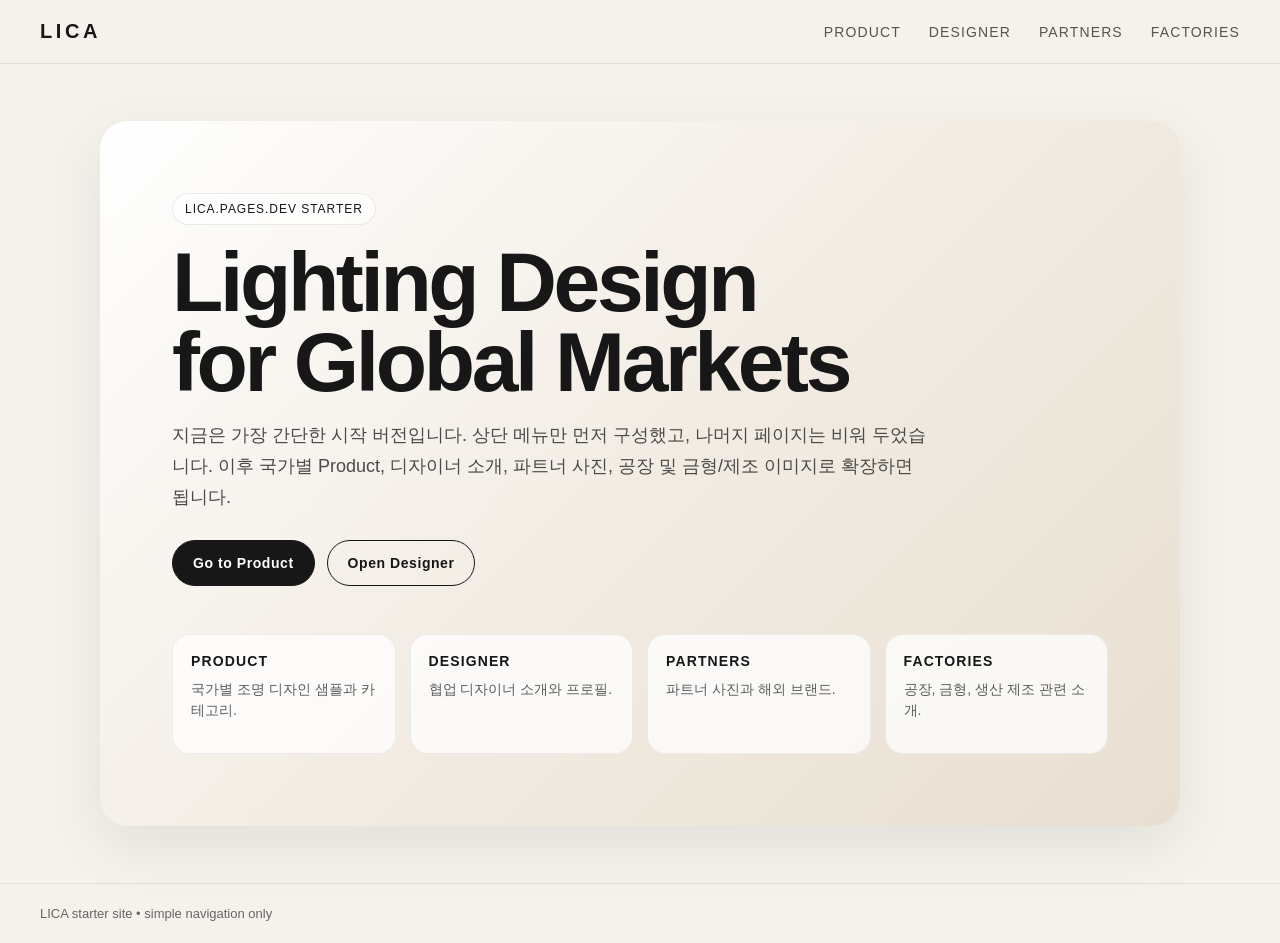
==== index.html @ fcbdb8eb "Add files via upload" ====
<!doctype html><html lang="ko"><head><meta charset="UTF-8"><meta name="viewport" content="width=device-width, initial-scale=1.0"><title>LICA</title><link rel="stylesheet" href="style.css"></head><body><header class="site-header"><a class="brand" href="index.html">LICA</a><nav class="nav"><a href="product.html">Product</a><a href="designer.html">Designer</a><a href="partners.html">Partners</a><a href="factories.html">Factories</a></nav></header><main class="hero"><section class="hero-inner"><span class="eyebrow">lica.pages.dev starter</span><h1>Lighting Design<br>for Global Markets</h1><p class="lead">지금은 가장 간단한 시작 버전입니다. 상단 메뉴만 먼저 구성했고, 나머지 페이지는 비워 두었습니다. 이후 국가별 Product, 디자이너 소개, 파트너 사진, 공장 및 금형/제조 이미지로 확장하면 됩니다.</p><div class="cta-row"><a class="btn primary" href="product.html">Go to Product</a><a class="btn secondary" href="designer.html">Open Designer</a></div><div class="mini-grid"><article class="mini-card"><h3>Product</h3><p>국가별 조명 디자인 샘플과 카테고리.</p></article><article class="mini-card"><h3>Designer</h3><p>협업 디자이너 소개와 프로필.</p></article><article class="mini-card"><h3>Partners</h3><p>파트너 사진과 해외 브랜드.</p></article><article class="mini-card"><h3>Factories</h3><p>공장, 금형, 생산 제조 관련 소개.</p></article></div></section></main><footer class="footer">LICA starter site • simple navigation only</footer></body></html>
---- style.css ----
*{box-sizing:border-box}html,body{margin:0;padding:0;font-family:Inter,Arial,sans-serif;background:#f5f2ec;color:#171717}a{text-decoration:none;color:inherit}.site-header{position:sticky;top:0;z-index:10;display:flex;align-items:center;justify-content:space-between;padding:20px 40px;background:rgba(245,242,236,.88);backdrop-filter:blur(14px);border-bottom:1px solid rgba(0,0,0,.08)}.brand{font-size:20px;font-weight:700;letter-spacing:.18em}.nav{display:flex;gap:28px;font-size:14px;letter-spacing:.08em;text-transform:uppercase}.nav a{opacity:.72;transition:.2s}.nav a:hover,.nav a.active{opacity:1}.hero,.blank-page{min-height:calc(100vh - 81px);display:flex;align-items:center;justify-content:center;padding:56px 24px}.hero-inner,.blank-inner{width:min(1080px,100%);border-radius:28px;padding:72px;background:linear-gradient(135deg,#fff 0%,#f2ece3 50%,#e8dfd1 100%);box-shadow:0 20px 60px rgba(0,0,0,.08)}.eyebrow{display:inline-block;margin-bottom:18px;padding:8px 12px;border:1px solid rgba(0,0,0,.08);border-radius:999px;font-size:12px;letter-spacing:.08em;text-transform:uppercase;background:rgba(255,255,255,.65)}h1{margin:0 0 18px;font-size:clamp(40px,7vw,84px);line-height:.95;letter-spacing:-.04em}.lead{max-width:760px;font-size:18px;line-height:1.7;color:#4a4a4a}.cta-row{display:flex;gap:12px;flex-wrap:wrap;margin-top:28px}.btn{display:inline-flex;align-items:center;justify-content:center;padding:14px 20px;border-radius:999px;border:1px solid #171717;font-size:14px;font-weight:600;letter-spacing:.04em}.btn.primary{background:#171717;color:#fff}.btn.secondary{background:transparent;color:#171717}.mini-grid{display:grid;grid-template-columns:repeat(4,1fr);gap:14px;margin-top:48px}.mini-card{padding:18px;border-radius:18px;background:rgba(255,255,255,.75);border:1px solid rgba(0,0,0,.06);min-height:120px}.mini-card h3{margin:0 0 10px;font-size:14px;letter-spacing:.08em;text-transform:uppercase}.mini-card p{margin:0;color:#5d5d5d;font-size:14px;line-height:1.5}.blank-title{margin:0 0 14px;font-size:clamp(34px,6vw,64px);letter-spacing:-.04em}.blank-note{margin:0;color:#5c5c5c;font-size:18px;line-height:1.7}.footer{padding:22px 40px;border-top:1px solid rgba(0,0,0,.08);font-size:13px;color:#666;background:#f5f2ec}.tag{display:inline-block;margin-top:16px;padding:6px 10px;border-radius:999px;background:#171717;color:#fff;font-size:12px;letter-spacing:.08em;text-transform:uppercase}@media (max-width:900px){.site-header{padding:18px 20px;flex-direction:column;gap:14px}.nav{gap:16px;flex-wrap:wrap;justify-content:center}.hero-inner,.blank-inner{padding:40px 24px}.mini-grid{grid-template-columns:1fr 1fr}}@media (max-width:560px){.mini-grid{grid-template-columns:1fr}.lead,.blank-note{font-size:16px}}
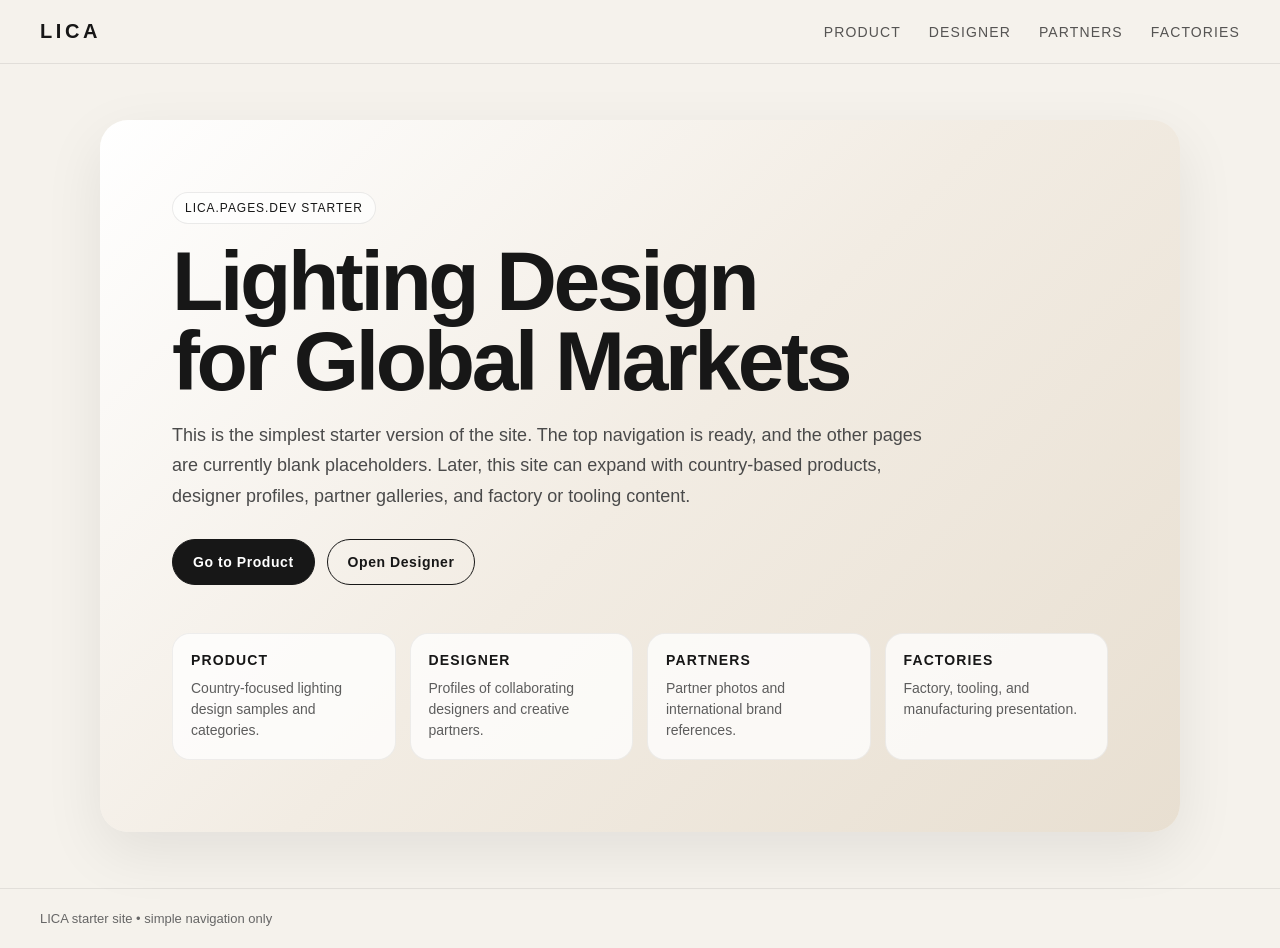
==== commit 0264487a: "Add files via upload" ====
--- a/index.html
+++ b/index.html
@@ -1 +1 @@
-<!doctype html><html lang="ko"><head><meta charset="UTF-8"><meta name="viewport" content="width=device-width, initial-scale=1.0"><title>LICA</title><link rel="stylesheet" href="style.css"></head><body><header class="site-header"><a class="brand" href="index.html">LICA</a><nav class="nav"><a href="product.html">Product</a><a href="designer.html">Designer</a><a href="partners.html">Partners</a><a href="factories.html">Factories</a></nav></header><main class="hero"><section class="hero-inner"><span class="eyebrow">lica.pages.dev starter</span><h1>Lighting Design<br>for Global Markets</h1><p class="lead">지금은 가장 간단한 시작 버전입니다. 상단 메뉴만 먼저 구성했고, 나머지 페이지는 비워 두었습니다. 이후 국가별 Product, 디자이너 소개, 파트너 사진, 공장 및 금형/제조 이미지로 확장하면 됩니다.</p><div class="cta-row"><a class="btn primary" href="product.html">Go to Product</a><a class="btn secondary" href="designer.html">Open Designer</a></div><div class="mini-grid"><article class="mini-card"><h3>Product</h3><p>국가별 조명 디자인 샘플과 카테고리.</p></article><article class="mini-card"><h3>Designer</h3><p>협업 디자이너 소개와 프로필.</p></article><article class="mini-card"><h3>Partners</h3><p>파트너 사진과 해외 브랜드.</p></article><article class="mini-card"><h3>Factories</h3><p>공장, 금형, 생산 제조 관련 소개.</p></article></div></section></main><footer class="footer">LICA starter site • simple navigation only</footer></body></html>+<!doctype html><html lang="en"><head><meta charset="UTF-8"><meta name="viewport" content="width=device-width, initial-scale=1.0"><title>LICA</title><link rel="stylesheet" href="style.css"></head><body><header class="site-header"><a class="brand" href="index.html">LICA</a><nav class="nav"><a href="product.html">Product</a><a href="designer.html">Designer</a><a href="partners.html">Partners</a><a href="factories.html">Factories</a></nav></header><main class="hero"><section class="hero-inner"><span class="eyebrow">lica.pages.dev starter</span><h1>Lighting Design<br>for Global Markets</h1><p class="lead">This is the simplest starter version of the site. The top navigation is ready, and the other pages are currently blank placeholders. Later, this site can expand with country-based products, designer profiles, partner galleries, and factory or tooling content.</p><div class="cta-row"><a class="btn primary" href="product.html">Go to Product</a><a class="btn secondary" href="designer.html">Open Designer</a></div><div class="mini-grid"><article class="mini-card"><h3>Product</h3><p>Country-focused lighting design samples and categories.</p></article><article class="mini-card"><h3>Designer</h3><p>Profiles of collaborating designers and creative partners.</p></article><article class="mini-card"><h3>Partners</h3><p>Partner photos and international brand references.</p></article><article class="mini-card"><h3>Factories</h3><p>Factory, tooling, and manufacturing presentation.</p></article></div></section></main><footer class="footer">LICA starter site • simple navigation only</footer></body></html>
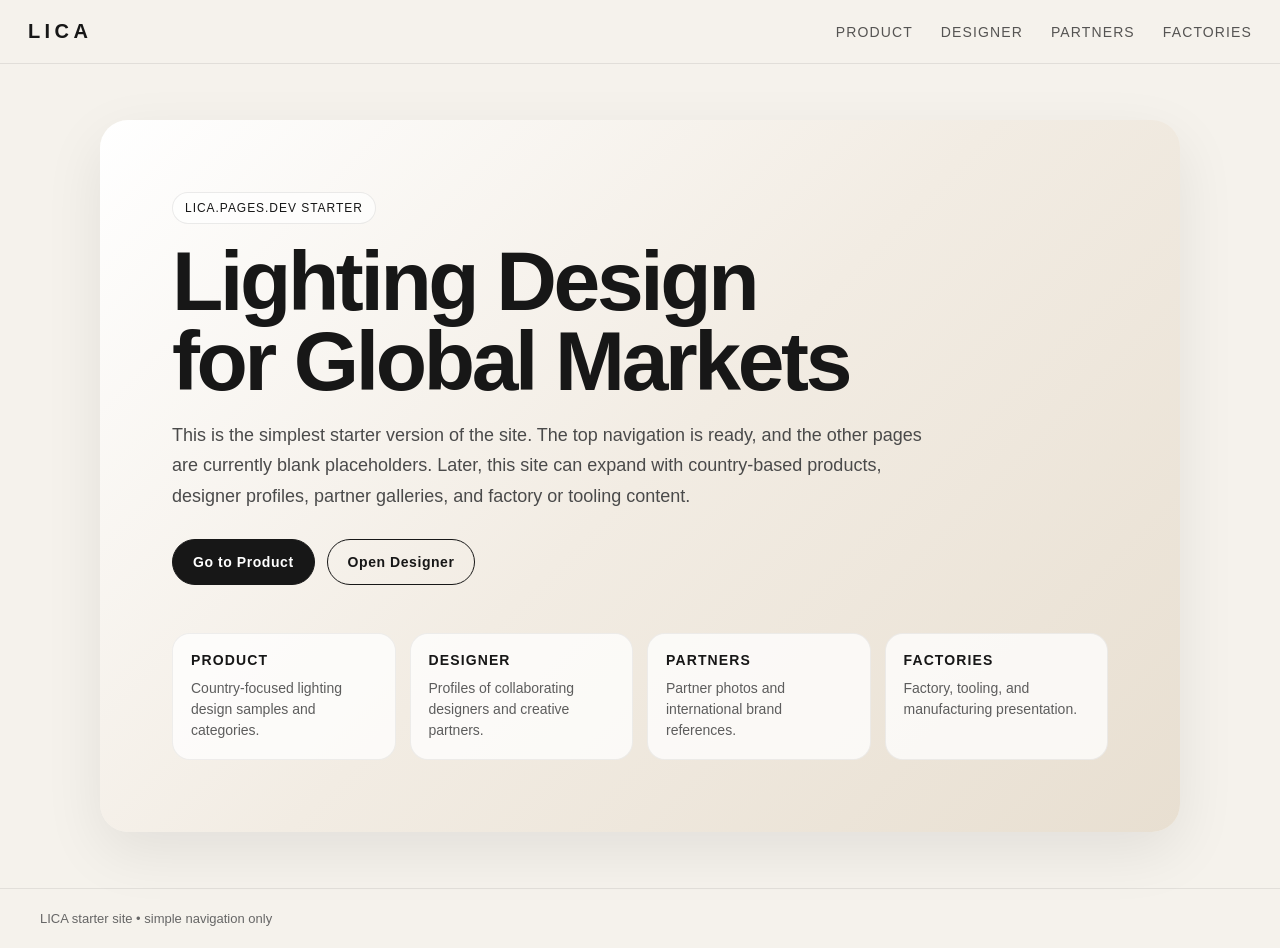
==== commit ac57da6d: "Add files via upload" ====
--- a/index.html
+++ b/index.html
@@ -1 +1 @@
-<!doctype html><html lang="en"><head><meta charset="UTF-8"><meta name="viewport" content="width=device-width, initial-scale=1.0"><title>LICA</title><link rel="stylesheet" href="style.css"></head><body><header class="site-header"><a class="brand" href="index.html">LICA</a><nav class="nav"><a href="product.html">Product</a><a href="designer.html">Designer</a><a href="partners.html">Partners</a><a href="factories.html">Factories</a></nav></header><main class="hero"><section class="hero-inner"><span class="eyebrow">lica.pages.dev starter</span><h1>Lighting Design<br>for Global Markets</h1><p class="lead">This is the simplest starter version of the site. The top navigation is ready, and the other pages are currently blank placeholders. Later, this site can expand with country-based products, designer profiles, partner galleries, and factory or tooling content.</p><div class="cta-row"><a class="btn primary" href="product.html">Go to Product</a><a class="btn secondary" href="designer.html">Open Designer</a></div><div class="mini-grid"><article class="mini-card"><h3>Product</h3><p>Country-focused lighting design samples and categories.</p></article><article class="mini-card"><h3>Designer</h3><p>Profiles of collaborating designers and creative partners.</p></article><article class="mini-card"><h3>Partners</h3><p>Partner photos and international brand references.</p></article><article class="mini-card"><h3>Factories</h3><p>Factory, tooling, and manufacturing presentation.</p></article></div></section></main><footer class="footer">LICA starter site • simple navigation only</footer></body></html>+<!doctype html><html lang="en"><head><meta charset="UTF-8"><meta name="viewport" content="width=device-width, initial-scale=1.0"><title>LICA</title><link rel="stylesheet" href="style.css"></head><body><header class="site-header"><a class="brand" href="index.html">LICA</a><nav class="nav"><a href="product.html">Product</a><a href="designer.html">Designer</a><a href="partners.html">Partners</a><a href="factories.html">Factories</a></nav><button class="menu-toggle" aria-label="Open menu" aria-expanded="false"><span></span></button></header><div class="mobile-menu" id="mobileMenu"><div class="mobile-menu-top"><a class="mobile-brand" href="index.html">LICA</a><button class="menu-close" aria-label="Close menu">×</button></div><nav class="mobile-nav"><a href="product.html">Product</a><a href="designer.html">Designer</a><a href="partners.html">Partners</a><a href="factories.html">Factories</a></nav></div><main class="hero"><section class="hero-inner"><span class="eyebrow">lica.pages.dev starter</span><h1>Lighting Design<br>for Global Markets</h1><p class="lead">This is the simplest starter version of the site. The top navigation is ready, and the other pages are currently blank placeholders. Later, this site can expand with country-based products, designer profiles, partner galleries, and factory or tooling content.</p><div class="cta-row"><a class="btn primary" href="product.html">Go to Product</a><a class="btn secondary" href="designer.html">Open Designer</a></div><div class="mini-grid"><article class="mini-card"><h3>Product</h3><p>Country-focused lighting design samples and categories.</p></article><article class="mini-card"><h3>Designer</h3><p>Profiles of collaborating designers and creative partners.</p></article><article class="mini-card"><h3>Partners</h3><p>Partner photos and international brand references.</p></article><article class="mini-card"><h3>Factories</h3><p>Factory, tooling, and manufacturing presentation.</p></article></div></section></main><footer class="footer">LICA starter site • simple navigation only</footer><script src="script.js"></script></body></html>
--- a/style.css
+++ b/style.css
@@ -1 +1 @@
-*{box-sizing:border-box}html,body{margin:0;padding:0;font-family:Inter,Arial,sans-serif;background:#f5f2ec;color:#171717}a{text-decoration:none;color:inherit}.site-header{position:sticky;top:0;z-index:10;display:flex;align-items:center;justify-content:space-between;padding:20px 40px;background:rgba(245,242,236,.88);backdrop-filter:blur(14px);border-bottom:1px solid rgba(0,0,0,.08)}.brand{font-size:20px;font-weight:700;letter-spacing:.18em}.nav{display:flex;gap:28px;font-size:14px;letter-spacing:.08em;text-transform:uppercase}.nav a{opacity:.72;transition:.2s}.nav a:hover,.nav a.active{opacity:1}.hero,.blank-page{min-height:calc(100vh - 81px);display:flex;align-items:center;justify-content:center;padding:56px 24px}.hero-inner,.blank-inner{width:min(1080px,100%);border-radius:28px;padding:72px;background:linear-gradient(135deg,#fff 0%,#f2ece3 50%,#e8dfd1 100%);box-shadow:0 20px 60px rgba(0,0,0,.08)}.eyebrow{display:inline-block;margin-bottom:18px;padding:8px 12px;border:1px solid rgba(0,0,0,.08);border-radius:999px;font-size:12px;letter-spacing:.08em;text-transform:uppercase;background:rgba(255,255,255,.65)}h1{margin:0 0 18px;font-size:clamp(40px,7vw,84px);line-height:.95;letter-spacing:-.04em}.lead{max-width:760px;font-size:18px;line-height:1.7;color:#4a4a4a}.cta-row{display:flex;gap:12px;flex-wrap:wrap;margin-top:28px}.btn{display:inline-flex;align-items:center;justify-content:center;padding:14px 20px;border-radius:999px;border:1px solid #171717;font-size:14px;font-weight:600;letter-spacing:.04em}.btn.primary{background:#171717;color:#fff}.btn.secondary{background:transparent;color:#171717}.mini-grid{display:grid;grid-template-columns:repeat(4,1fr);gap:14px;margin-top:48px}.mini-card{padding:18px;border-radius:18px;background:rgba(255,255,255,.75);border:1px solid rgba(0,0,0,.06);min-height:120px}.mini-card h3{margin:0 0 10px;font-size:14px;letter-spacing:.08em;text-transform:uppercase}.mini-card p{margin:0;color:#5d5d5d;font-size:14px;line-height:1.5}.blank-title{margin:0 0 14px;font-size:clamp(34px,6vw,64px);letter-spacing:-.04em}.blank-note{margin:0;color:#5c5c5c;font-size:18px;line-height:1.7}.footer{padding:22px 40px;border-top:1px solid rgba(0,0,0,.08);font-size:13px;color:#666;background:#f5f2ec}.tag{display:inline-block;margin-top:16px;padding:6px 10px;border-radius:999px;background:#171717;color:#fff;font-size:12px;letter-spacing:.08em;text-transform:uppercase}@media (max-width:900px){.site-header{padding:18px 20px;flex-direction:column;gap:14px}.nav{gap:16px;flex-wrap:wrap;justify-content:center}.hero-inner,.blank-inner{padding:40px 24px}.mini-grid{grid-template-columns:1fr 1fr}}@media (max-width:560px){.mini-grid{grid-template-columns:1fr}.lead,.blank-note{font-size:16px}}+*{box-sizing:border-box}html,body{margin:0;padding:0;font-family:Inter,Arial,sans-serif;background:#f5f2ec;color:#171717}body.menu-open{overflow:hidden}a{text-decoration:none;color:inherit}button{font:inherit}.site-header{position:sticky;top:0;z-index:40;display:flex;align-items:center;justify-content:space-between;padding:20px 28px;background:rgba(245,242,236,.88);backdrop-filter:blur(14px);border-bottom:1px solid rgba(0,0,0,.08)}.brand{font-size:20px;font-weight:700;letter-spacing:.22em}.nav{display:flex;gap:28px;font-size:14px;letter-spacing:.08em;text-transform:uppercase}.nav a{opacity:.72;transition:.2s}.nav a:hover,.nav a.active{opacity:1}.menu-toggle{display:none;align-items:center;justify-content:center;width:52px;height:52px;border:1px solid rgba(0,0,0,.1);background:#fff;border-radius:16px;cursor:pointer;position:relative;box-shadow:0 8px 24px rgba(0,0,0,.05)}.menu-toggle span,.menu-toggle::before,.menu-toggle::after{content:"";position:absolute;width:22px;height:2px;background:#171717;border-radius:999px;transition:.28s ease}.menu-toggle::before{transform:translateY(-7px)}.menu-toggle::after{transform:translateY(7px)}.menu-toggle.is-open span{opacity:0}.menu-toggle.is-open::before{transform:rotate(45deg)}.menu-toggle.is-open::after{transform:rotate(-45deg)}.mobile-menu{position:fixed;inset:0;z-index:60;background:rgba(245,242,236,.98);display:flex;flex-direction:column;opacity:0;visibility:hidden;pointer-events:none;transition:.25s ease}.mobile-menu.is-open{opacity:1;visibility:visible;pointer-events:auto}.mobile-menu-top{display:flex;align-items:center;justify-content:space-between;padding:20px 28px;border-bottom:1px solid rgba(0,0,0,.08)}.mobile-brand{font-size:18px;font-weight:700;letter-spacing:.22em}.menu-close{display:inline-flex;align-items:center;justify-content:center;width:52px;height:52px;border:1px solid rgba(0,0,0,.1);background:#fff;border-radius:16px;cursor:pointer;font-size:24px;line-height:1}.mobile-nav{display:flex;flex-direction:column;padding:8px 0}.mobile-nav a{padding:26px 32px;border-bottom:1px solid rgba(0,0,0,.08);font-size:28px;letter-spacing:.08em;text-transform:uppercase}.mobile-nav a.active{font-weight:700}.hero,.blank-page{min-height:calc(100vh - 93px);display:flex;align-items:center;justify-content:center;padding:56px 24px}.hero-inner,.blank-inner{width:min(1080px,100%);border-radius:28px;padding:72px;background:linear-gradient(135deg,#fff 0%,#f2ece3 50%,#e8dfd1 100%);box-shadow:0 20px 60px rgba(0,0,0,.08)}.eyebrow{display:inline-block;margin-bottom:18px;padding:8px 12px;border:1px solid rgba(0,0,0,.08);border-radius:999px;font-size:12px;letter-spacing:.08em;text-transform:uppercase;background:rgba(255,255,255,.65)}h1{margin:0 0 18px;font-size:clamp(40px,7vw,84px);line-height:.95;letter-spacing:-.04em}.lead{max-width:760px;font-size:18px;line-height:1.7;color:#4a4a4a}.cta-row{display:flex;gap:12px;flex-wrap:wrap;margin-top:28px}.btn{display:inline-flex;align-items:center;justify-content:center;padding:14px 20px;border-radius:999px;border:1px solid #171717;font-size:14px;font-weight:600;letter-spacing:.04em}.btn.primary{background:#171717;color:#fff}.btn.secondary{background:transparent;color:#171717}.mini-grid{display:grid;grid-template-columns:repeat(4,1fr);gap:14px;margin-top:48px}.mini-card{padding:18px;border-radius:18px;background:rgba(255,255,255,.75);border:1px solid rgba(0,0,0,.06);min-height:120px}.mini-card h3{margin:0 0 10px;font-size:14px;letter-spacing:.08em;text-transform:uppercase}.mini-card p{margin:0;color:#5d5d5d;font-size:14px;line-height:1.5}.blank-title{margin:0 0 14px;font-size:clamp(34px,6vw,64px);letter-spacing:-.04em}.blank-note{margin:0;color:#5c5c5c;font-size:18px;line-height:1.7}.footer{padding:22px 40px;border-top:1px solid rgba(0,0,0,.08);font-size:13px;color:#666;background:#f5f2ec}.tag{display:inline-block;margin-top:16px;padding:6px 10px;border-radius:999px;background:#171717;color:#fff;font-size:12px;letter-spacing:.08em;text-transform:uppercase}@media (max-width:900px){.site-header{padding:18px 20px}.nav{display:none}.menu-toggle{display:inline-flex}.hero-inner,.blank-inner{padding:40px 24px}.mini-grid{grid-template-columns:1fr 1fr}}@media (max-width:560px){.mini-grid{grid-template-columns:1fr}.lead,.blank-note{font-size:16px}.mobile-nav a{font-size:24px;padding:24px 24px}.site-header,.mobile-menu-top{padding:16px 18px}.brand,.mobile-brand{font-size:18px;letter-spacing:.18em}}
